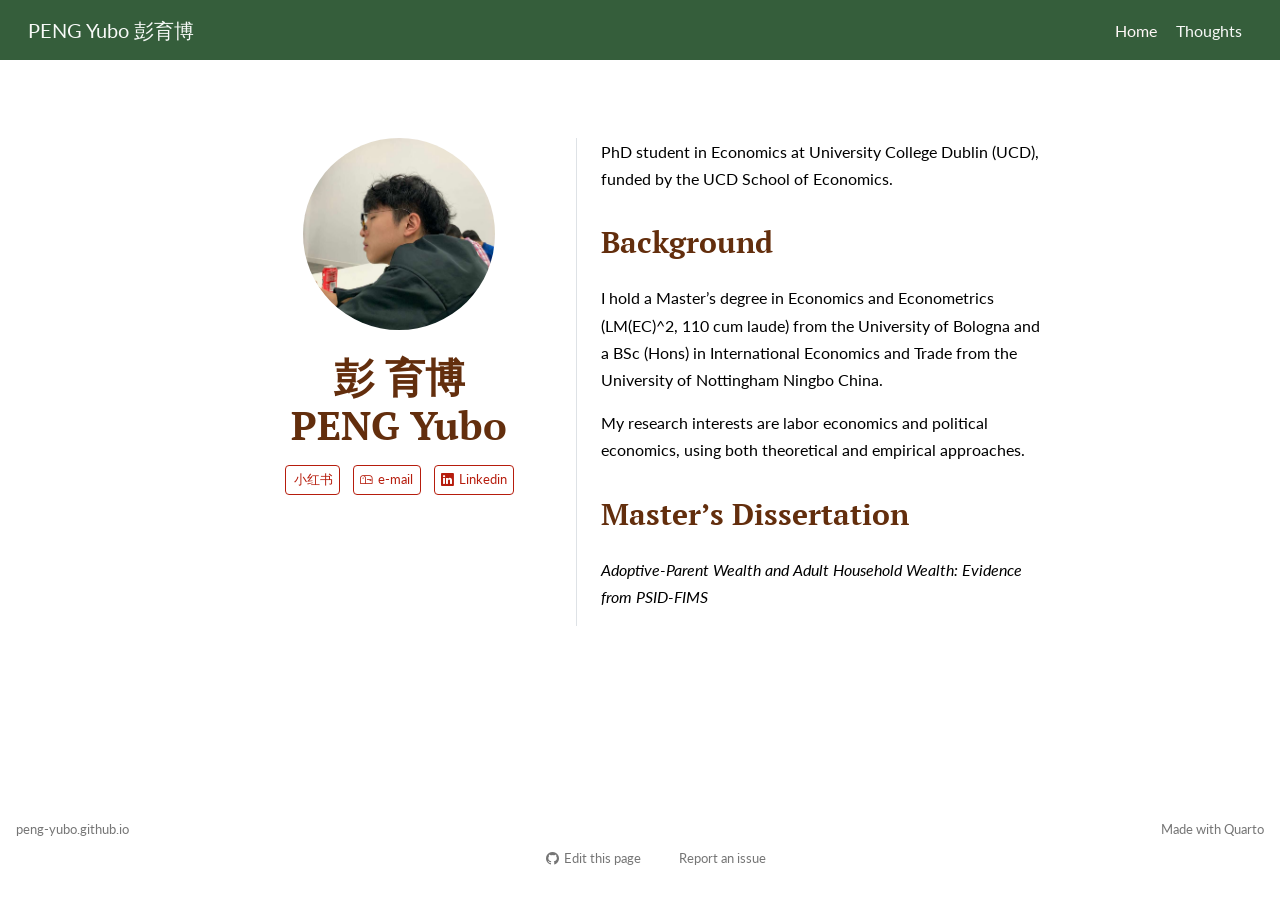
==== docs/index.html @ a8541b32 "Update academic profile and master's dissertation" ====
<!DOCTYPE html>
<html xmlns="http://www.w3.org/1999/xhtml" lang="en" xml:lang="en"><head>

<meta charset="utf-8">
<meta name="generator" content="quarto-1.8.26">

<meta name="viewport" content="width=device-width, initial-scale=1.0, user-scalable=yes">


<title>彭 育博   PENG Yubo – PENG Yubo 彭育博</title>
<style>
code{white-space: pre-wrap;}
span.smallcaps{font-variant: small-caps;}
div.columns{display: flex; gap: min(4vw, 1.5em);}
div.column{flex: auto; overflow-x: auto;}
div.hanging-indent{margin-left: 1.5em; text-indent: -1.5em;}
ul.task-list{list-style: none;}
ul.task-list li input[type="checkbox"] {
  width: 0.8em;
  margin: 0 0.8em 0.2em -1em; /* quarto-specific, see https://github.com/quarto-dev/quarto-cli/issues/4556 */ 
  vertical-align: middle;
}
</style>


<script src="site_libs/quarto-nav/quarto-nav.js"></script>
<script src="site_libs/quarto-nav/headroom.min.js"></script>
<script src="site_libs/clipboard/clipboard.min.js"></script>
<script src="site_libs/quarto-search/autocomplete.umd.js"></script>
<script src="site_libs/quarto-search/fuse.min.js"></script>
<script src="site_libs/quarto-search/quarto-search.js"></script>
<meta name="quarto:offset" content="./">
<link href="./images/site-logo.png" rel="icon" type="image/png">
<script src="site_libs/quarto-html/quarto.js" type="module"></script>
<script src="site_libs/quarto-html/tabsets/tabsets.js" type="module"></script>
<script src="site_libs/quarto-html/axe/axe-check.js" type="module"></script>
<script src="site_libs/quarto-html/popper.min.js"></script>
<script src="site_libs/quarto-html/tippy.umd.min.js"></script>
<link href="site_libs/quarto-html/tippy.css" rel="stylesheet">
<link href="site_libs/quarto-html/quarto-syntax-highlighting-2655609e4c4ce2e7dd4199da68fd4791.css" rel="stylesheet" id="quarto-text-highlighting-styles">
<script src="site_libs/bootstrap/bootstrap.min.js"></script>
<link href="site_libs/bootstrap/bootstrap-icons.css" rel="stylesheet">
<link href="site_libs/bootstrap/bootstrap-514b4b19e9d24a72632852b29f151577.min.css" rel="stylesheet" append-hash="true" id="quarto-bootstrap" data-mode="light">
<script id="quarto-search-options" type="application/json">{
  "location": "navbar",
  "copy-button": false,
  "collapse-after": 3,
  "panel-placement": "end",
  "type": "overlay",
  "limit": 50,
  "keyboard-shortcut": [
    "f",
    "/",
    "s"
  ],
  "show-item-context": false,
  "language": {
    "search-no-results-text": "No results",
    "search-matching-documents-text": "matching documents",
    "search-copy-link-title": "Copy link to search",
    "search-hide-matches-text": "Hide additional matches",
    "search-more-match-text": "more match in this document",
    "search-more-matches-text": "more matches in this document",
    "search-clear-button-title": "Clear",
    "search-text-placeholder": "",
    "search-detached-cancel-button-title": "Cancel",
    "search-submit-button-title": "Submit",
    "search-label": "Search"
  }
}</script>


</head>

<body class="nav-fixed fullcontent quarto-light">

<div id="quarto-search-results"></div>
  <header id="quarto-header" class="headroom fixed-top">
    <nav class="navbar navbar-expand-lg " data-bs-theme="dark">
      <div class="navbar-container container-fluid">
      <div class="navbar-brand-container mx-auto">
    <a class="navbar-brand" href="./index.html">
    <span class="navbar-title">PENG Yubo 彭育博</span>
    </a>
  </div>
          <button class="navbar-toggler" type="button" data-bs-toggle="collapse" data-bs-target="#navbarCollapse" aria-controls="navbarCollapse" role="menu" aria-expanded="false" aria-label="Toggle navigation" onclick="if (window.quartoToggleHeadroom) { window.quartoToggleHeadroom(); }">
  <span class="navbar-toggler-icon"></span>
</button>
          <div class="collapse navbar-collapse" id="navbarCollapse">
            <ul class="navbar-nav navbar-nav-scroll ms-auto">
  <li class="nav-item">
    <a class="nav-link active" href="./index.html" aria-current="page"> 
<span class="menu-text">Home</span></a>
  </li>  
  <li class="nav-item">
    <a class="nav-link" href="./Thoughts.html"> 
<span class="menu-text">Thoughts</span></a>
  </li>  
</ul>
          </div> <!-- /navcollapse -->
            <div class="quarto-navbar-tools">
</div>
      </div> <!-- /container-fluid -->
    </nav>
</header>
<!-- content -->
<div id="quarto-content" class="quarto-container page-columns page-rows-contents page-layout-article page-navbar">
<!-- sidebar -->
<!-- margin-sidebar -->
    
<!-- main -->
<main class="content" id="quarto-document-content">




<div class="quarto-about-trestles">
  <div class="about-entity">
    <img src="images/Peng.jpeg" class="about-image
  round " style="height: 12em; width: 12em;">
<header id="title-block-header" class="quarto-title-block default">
<div class="quarto-title">
<h1 class="title">彭 育博 <br> PENG Yubo</h1>
</div>
<div class="quarto-title-meta">
  </div>
</header>
    <div class="about-links">
  <a href="https://www.xiaohongshu.com/user/profile/5ed62d1d0000000001005799" class="about-link" rel="" target="">
    <i class="bi bi-brands xing"></i>
     <span class="about-link-text">小红书</span>
  </a>
  <a href="mailto:yubo.peng@studio.unibo.it" class="about-link" rel="" target="">
    <i class="bi bi-mailbox"></i>
     <span class="about-link-text">e-mail</span>
  </a>
  <a href="https://www.linkedin.com/in/peng-yubo/" class="about-link" rel="" target="">
    <i class="bi bi-linkedin"></i>
     <span class="about-link-text">Linkedin</span>
  </a>
</div>
  </div>
  <div class="about-contents"><div id="hero-heading">
<p>PhD student in Economics at University College Dublin (UCD), funded by the UCD School of Economics.</p>
<section id="background" class="level2">
<h2 data-anchor-id="background">Background</h2>
<p>I hold a Master’s degree in Economics and Econometrics (LM(EC)^2, 110 cum laude) from the University of Bologna and a BSc (Hons) in International Economics and Trade from the University of Nottingham Ningbo China.</p>
<p>My research interests are labor economics and political economics, using both theoretical and empirical approaches.</p>
</section>
<section id="masters-dissertation" class="level2">
<h2 data-anchor-id="masters-dissertation">Master’s Dissertation</h2>
<p><em>Adoptive-Parent Wealth and Adult Household Wealth: Evidence from PSID-FIMS</em></p>
</section>
</div></div>
</div>





</main> <!-- /main -->
<script id="quarto-html-after-body" type="application/javascript">
  window.document.addEventListener("DOMContentLoaded", function (event) {
    const isCodeAnnotation = (el) => {
      for (const clz of el.classList) {
        if (clz.startsWith('code-annotation-')) {                     
          return true;
        }
      }
      return false;
    }
    const onCopySuccess = function(e) {
      // button target
      const button = e.trigger;
      // don't keep focus
      button.blur();
      // flash "checked"
      button.classList.add('code-copy-button-checked');
      var currentTitle = button.getAttribute("title");
      button.setAttribute("title", "Copied!");
      let tooltip;
      if (window.bootstrap) {
        button.setAttribute("data-bs-toggle", "tooltip");
        button.setAttribute("data-bs-placement", "left");
        button.setAttribute("data-bs-title", "Copied!");
        tooltip = new bootstrap.Tooltip(button, 
          { trigger: "manual", 
            customClass: "code-copy-button-tooltip",
            offset: [0, -8]});
        tooltip.show();    
      }
      setTimeout(function() {
        if (tooltip) {
          tooltip.hide();
          button.removeAttribute("data-bs-title");
          button.removeAttribute("data-bs-toggle");
          button.removeAttribute("data-bs-placement");
        }
        button.setAttribute("title", currentTitle);
        button.classList.remove('code-copy-button-checked');
      }, 1000);
      // clear code selection
      e.clearSelection();
    }
    const getTextToCopy = function(trigger) {
      const outerScaffold = trigger.parentElement.cloneNode(true);
      const codeEl = outerScaffold.querySelector('code');
      for (const childEl of codeEl.children) {
        if (isCodeAnnotation(childEl)) {
          childEl.remove();
        }
      }
      return codeEl.innerText;
    }
    const clipboard = new window.ClipboardJS('.code-copy-button:not([data-in-quarto-modal])', {
      text: getTextToCopy
    });
    clipboard.on('success', onCopySuccess);
    if (window.document.getElementById('quarto-embedded-source-code-modal')) {
      const clipboardModal = new window.ClipboardJS('.code-copy-button[data-in-quarto-modal]', {
        text: getTextToCopy,
        container: window.document.getElementById('quarto-embedded-source-code-modal')
      });
      clipboardModal.on('success', onCopySuccess);
    }
      var localhostRegex = new RegExp(/^(?:http|https):\/\/localhost\:?[0-9]*\//);
      var mailtoRegex = new RegExp(/^mailto:/);
        var filterRegex = new RegExp("https:\/\/peng-yubo\.github\.io");
      var isInternal = (href) => {
          return filterRegex.test(href) || localhostRegex.test(href) || mailtoRegex.test(href);
      }
      // Inspect non-navigation links and adorn them if external
     var links = window.document.querySelectorAll('a[href]:not(.nav-link):not(.navbar-brand):not(.toc-action):not(.sidebar-link):not(.sidebar-item-toggle):not(.pagination-link):not(.no-external):not([aria-hidden]):not(.dropdown-item):not(.quarto-navigation-tool):not(.about-link)');
      for (var i=0; i<links.length; i++) {
        const link = links[i];
        if (!isInternal(link.href)) {
          // undo the damage that might have been done by quarto-nav.js in the case of
          // links that we want to consider external
          if (link.dataset.originalHref !== undefined) {
            link.href = link.dataset.originalHref;
          }
        }
      }
    function tippyHover(el, contentFn, onTriggerFn, onUntriggerFn) {
      const config = {
        allowHTML: true,
        maxWidth: 500,
        delay: 100,
        arrow: false,
        appendTo: function(el) {
            return el.parentElement;
        },
        interactive: true,
        interactiveBorder: 10,
        theme: 'quarto',
        placement: 'bottom-start',
      };
      if (contentFn) {
        config.content = contentFn;
      }
      if (onTriggerFn) {
        config.onTrigger = onTriggerFn;
      }
      if (onUntriggerFn) {
        config.onUntrigger = onUntriggerFn;
      }
      window.tippy(el, config); 
    }
    const noterefs = window.document.querySelectorAll('a[role="doc-noteref"]');
    for (var i=0; i<noterefs.length; i++) {
      const ref = noterefs[i];
      tippyHover(ref, function() {
        // use id or data attribute instead here
        let href = ref.getAttribute('data-footnote-href') || ref.getAttribute('href');
        try { href = new URL(href).hash; } catch {}
        const id = href.replace(/^#\/?/, "");
        const note = window.document.getElementById(id);
        if (note) {
          return note.innerHTML;
        } else {
          return "";
        }
      });
    }
    const xrefs = window.document.querySelectorAll('a.quarto-xref');
    const processXRef = (id, note) => {
      // Strip column container classes
      const stripColumnClz = (el) => {
        el.classList.remove("page-full", "page-columns");
        if (el.children) {
          for (const child of el.children) {
            stripColumnClz(child);
          }
        }
      }
      stripColumnClz(note)
      if (id === null || id.startsWith('sec-')) {
        // Special case sections, only their first couple elements
        const container = document.createElement("div");
        if (note.children && note.children.length > 2) {
          container.appendChild(note.children[0].cloneNode(true));
          for (let i = 1; i < note.children.length; i++) {
            const child = note.children[i];
            if (child.tagName === "P" && child.innerText === "") {
              continue;
            } else {
              container.appendChild(child.cloneNode(true));
              break;
            }
          }
          if (window.Quarto?.typesetMath) {
            window.Quarto.typesetMath(container);
          }
          return container.innerHTML
        } else {
          if (window.Quarto?.typesetMath) {
            window.Quarto.typesetMath(note);
          }
          return note.innerHTML;
        }
      } else {
        // Remove any anchor links if they are present
        const anchorLink = note.querySelector('a.anchorjs-link');
        if (anchorLink) {
          anchorLink.remove();
        }
        if (window.Quarto?.typesetMath) {
          window.Quarto.typesetMath(note);
        }
        if (note.classList.contains("callout")) {
          return note.outerHTML;
        } else {
          return note.innerHTML;
        }
      }
    }
    for (var i=0; i<xrefs.length; i++) {
      const xref = xrefs[i];
      tippyHover(xref, undefined, function(instance) {
        instance.disable();
        let url = xref.getAttribute('href');
        let hash = undefined; 
        if (url.startsWith('#')) {
          hash = url;
        } else {
          try { hash = new URL(url).hash; } catch {}
        }
        if (hash) {
          const id = hash.replace(/^#\/?/, "");
          const note = window.document.getElementById(id);
          if (note !== null) {
            try {
              const html = processXRef(id, note.cloneNode(true));
              instance.setContent(html);
            } finally {
              instance.enable();
              instance.show();
            }
          } else {
            // See if we can fetch this
            fetch(url.split('#')[0])
            .then(res => res.text())
            .then(html => {
              const parser = new DOMParser();
              const htmlDoc = parser.parseFromString(html, "text/html");
              const note = htmlDoc.getElementById(id);
              if (note !== null) {
                const html = processXRef(id, note);
                instance.setContent(html);
              } 
            }).finally(() => {
              instance.enable();
              instance.show();
            });
          }
        } else {
          // See if we can fetch a full url (with no hash to target)
          // This is a special case and we should probably do some content thinning / targeting
          fetch(url)
          .then(res => res.text())
          .then(html => {
            const parser = new DOMParser();
            const htmlDoc = parser.parseFromString(html, "text/html");
            const note = htmlDoc.querySelector('main.content');
            if (note !== null) {
              // This should only happen for chapter cross references
              // (since there is no id in the URL)
              // remove the first header
              if (note.children.length > 0 && note.children[0].tagName === "HEADER") {
                note.children[0].remove();
              }
              const html = processXRef(null, note);
              instance.setContent(html);
            } 
          }).finally(() => {
            instance.enable();
            instance.show();
          });
        }
      }, function(instance) {
      });
    }
        let selectedAnnoteEl;
        const selectorForAnnotation = ( cell, annotation) => {
          let cellAttr = 'data-code-cell="' + cell + '"';
          let lineAttr = 'data-code-annotation="' +  annotation + '"';
          const selector = 'span[' + cellAttr + '][' + lineAttr + ']';
          return selector;
        }
        const selectCodeLines = (annoteEl) => {
          const doc = window.document;
          const targetCell = annoteEl.getAttribute("data-target-cell");
          const targetAnnotation = annoteEl.getAttribute("data-target-annotation");
          const annoteSpan = window.document.querySelector(selectorForAnnotation(targetCell, targetAnnotation));
          const lines = annoteSpan.getAttribute("data-code-lines").split(",");
          const lineIds = lines.map((line) => {
            return targetCell + "-" + line;
          })
          let top = null;
          let height = null;
          let parent = null;
          if (lineIds.length > 0) {
              //compute the position of the single el (top and bottom and make a div)
              const el = window.document.getElementById(lineIds[0]);
              top = el.offsetTop;
              height = el.offsetHeight;
              parent = el.parentElement.parentElement;
            if (lineIds.length > 1) {
              const lastEl = window.document.getElementById(lineIds[lineIds.length - 1]);
              const bottom = lastEl.offsetTop + lastEl.offsetHeight;
              height = bottom - top;
            }
            if (top !== null && height !== null && parent !== null) {
              // cook up a div (if necessary) and position it 
              let div = window.document.getElementById("code-annotation-line-highlight");
              if (div === null) {
                div = window.document.createElement("div");
                div.setAttribute("id", "code-annotation-line-highlight");
                div.style.position = 'absolute';
                parent.appendChild(div);
              }
              div.style.top = top - 2 + "px";
              div.style.height = height + 4 + "px";
              div.style.left = 0;
              let gutterDiv = window.document.getElementById("code-annotation-line-highlight-gutter");
              if (gutterDiv === null) {
                gutterDiv = window.document.createElement("div");
                gutterDiv.setAttribute("id", "code-annotation-line-highlight-gutter");
                gutterDiv.style.position = 'absolute';
                const codeCell = window.document.getElementById(targetCell);
                const gutter = codeCell.querySelector('.code-annotation-gutter');
                gutter.appendChild(gutterDiv);
              }
              gutterDiv.style.top = top - 2 + "px";
              gutterDiv.style.height = height + 4 + "px";
            }
            selectedAnnoteEl = annoteEl;
          }
        };
        const unselectCodeLines = () => {
          const elementsIds = ["code-annotation-line-highlight", "code-annotation-line-highlight-gutter"];
          elementsIds.forEach((elId) => {
            const div = window.document.getElementById(elId);
            if (div) {
              div.remove();
            }
          });
          selectedAnnoteEl = undefined;
        };
          // Handle positioning of the toggle
      window.addEventListener(
        "resize",
        throttle(() => {
          elRect = undefined;
          if (selectedAnnoteEl) {
            selectCodeLines(selectedAnnoteEl);
          }
        }, 10)
      );
      function throttle(fn, ms) {
      let throttle = false;
      let timer;
        return (...args) => {
          if(!throttle) { // first call gets through
              fn.apply(this, args);
              throttle = true;
          } else { // all the others get throttled
              if(timer) clearTimeout(timer); // cancel #2
              timer = setTimeout(() => {
                fn.apply(this, args);
                timer = throttle = false;
              }, ms);
          }
        };
      }
        // Attach click handler to the DT
        const annoteDls = window.document.querySelectorAll('dt[data-target-cell]');
        for (const annoteDlNode of annoteDls) {
          annoteDlNode.addEventListener('click', (event) => {
            const clickedEl = event.target;
            if (clickedEl !== selectedAnnoteEl) {
              unselectCodeLines();
              const activeEl = window.document.querySelector('dt[data-target-cell].code-annotation-active');
              if (activeEl) {
                activeEl.classList.remove('code-annotation-active');
              }
              selectCodeLines(clickedEl);
              clickedEl.classList.add('code-annotation-active');
            } else {
              // Unselect the line
              unselectCodeLines();
              clickedEl.classList.remove('code-annotation-active');
            }
          });
        }
    const findCites = (el) => {
      const parentEl = el.parentElement;
      if (parentEl) {
        const cites = parentEl.dataset.cites;
        if (cites) {
          return {
            el,
            cites: cites.split(' ')
          };
        } else {
          return findCites(el.parentElement)
        }
      } else {
        return undefined;
      }
    };
    var bibliorefs = window.document.querySelectorAll('a[role="doc-biblioref"]');
    for (var i=0; i<bibliorefs.length; i++) {
      const ref = bibliorefs[i];
      const citeInfo = findCites(ref);
      if (citeInfo) {
        tippyHover(citeInfo.el, function() {
          var popup = window.document.createElement('div');
          citeInfo.cites.forEach(function(cite) {
            var citeDiv = window.document.createElement('div');
            citeDiv.classList.add('hanging-indent');
            citeDiv.classList.add('csl-entry');
            var biblioDiv = window.document.getElementById('ref-' + cite);
            if (biblioDiv) {
              citeDiv.innerHTML = biblioDiv.innerHTML;
            }
            popup.appendChild(citeDiv);
          });
          return popup.innerHTML;
        });
      }
    }
  });
  </script>
</div> <!-- /content -->
<footer class="footer">
  <div class="nav-footer">
    <div class="nav-footer-left">
<p><a href="https://peng-yubo.github.io">peng-yubo.github.io</a><br></p>
</div>   
    <div class="nav-footer-center">
      &nbsp;
    <div class="toc-actions"><ul><li><a href="https://github.com/Peng-YuBo/peng-yubo.github.io/edit/main/index.qmd" class="toc-action"><i class="bi bi-github"></i>Edit this page</a></li><li><a href="https://github.com/Peng-YuBo/peng-yubo.github.io/issues/new" class="toc-action"><i class="bi empty"></i>Report an issue</a></li></ul></div></div>
    <div class="nav-footer-right">
<p>Made with <a href="https://quarto.org/">Quarto</a><br></p>
</div>
  </div>
</footer>




</body></html>
---- docs/site_libs/quarto-html/tippy.css ----
.tippy-box[data-animation=fade][data-state=hidden]{opacity:0}[data-tippy-root]{max-width:calc(100vw - 10px)}.tippy-box{position:relative;background-color:#333;color:#fff;border-radius:4px;font-size:14px;line-height:1.4;white-space:normal;outline:0;transition-property:transform,visibility,opacity}.tippy-box[data-placement^=top]>.tippy-arrow{bottom:0}.tippy-box[data-placement^=top]>.tippy-arrow:before{bottom:-7px;left:0;border-width:8px 8px 0;border-top-color:initial;transform-origin:center top}.tippy-box[data-placement^=bottom]>.tippy-arrow{top:0}.tippy-box[data-placement^=bottom]>.tippy-arrow:before{top:-7px;left:0;border-width:0 8px 8px;border-bottom-color:initial;transform-origin:center bottom}.tippy-box[data-placement^=left]>.tippy-arrow{right:0}.tippy-box[data-placement^=left]>.tippy-arrow:before{border-width:8px 0 8px 8px;border-left-color:initial;right:-7px;transform-origin:center left}.tippy-box[data-placement^=right]>.tippy-arrow{left:0}.tippy-box[data-placement^=right]>.tippy-arrow:before{left:-7px;border-width:8px 8px 8px 0;border-right-color:initial;transform-origin:center right}.tippy-box[data-inertia][data-state=visible]{transition-timing-function:cubic-bezier(.54,1.5,.38,1.11)}.tippy-arrow{width:16px;height:16px;color:#333}.tippy-arrow:before{content:"";position:absolute;border-color:transparent;border-style:solid}.tippy-content{position:relative;padding:5px 9px;z-index:1}
---- docs/site_libs/quarto-html/quarto-syntax-highlighting-2655609e4c4ce2e7dd4199da68fd4791.css ----
/* quarto syntax highlight colors */
:root {
  --quarto-hl-ot-color: #003B4F;
  --quarto-hl-at-color: #657422;
  --quarto-hl-ss-color: #20794D;
  --quarto-hl-an-color: #5E5E5E;
  --quarto-hl-fu-color: #4758AB;
  --quarto-hl-st-color: #20794D;
  --quarto-hl-cf-color: #003B4F;
  --quarto-hl-op-color: #5E5E5E;
  --quarto-hl-er-color: #AD0000;
  --quarto-hl-bn-color: #AD0000;
  --quarto-hl-al-color: #AD0000;
  --quarto-hl-va-color: #111111;
  --quarto-hl-bu-color: inherit;
  --quarto-hl-ex-color: inherit;
  --quarto-hl-pp-color: #AD0000;
  --quarto-hl-in-color: #5E5E5E;
  --quarto-hl-vs-color: #20794D;
  --quarto-hl-wa-color: #5E5E5E;
  --quarto-hl-do-color: #5E5E5E;
  --quarto-hl-im-color: #00769E;
  --quarto-hl-ch-color: #20794D;
  --quarto-hl-dt-color: #AD0000;
  --quarto-hl-fl-color: #AD0000;
  --quarto-hl-co-color: #5E5E5E;
  --quarto-hl-cv-color: #5E5E5E;
  --quarto-hl-cn-color: #8f5902;
  --quarto-hl-sc-color: #5E5E5E;
  --quarto-hl-dv-color: #AD0000;
  --quarto-hl-kw-color: #003B4F;
}

/* other quarto variables */
:root {
  --quarto-font-monospace: "Source Code Pro", monospace;
}

/* syntax highlight based on Pandoc's rules */
pre > code.sourceCode > span {
  color: #003B4F;
}

code.sourceCode > span {
  color: #003B4F;
}

div.sourceCode,
div.sourceCode pre.sourceCode {
  color: #003B4F;
}

/* Normal */
code span {
  color: #003B4F;
}

/* Alert */
code span.al {
  color: #AD0000;
  font-style: inherit;
}

/* Annotation */
code span.an {
  color: #5E5E5E;
  font-style: inherit;
}

/* Attribute */
code span.at {
  color: #657422;
  font-style: inherit;
}

/* BaseN */
code span.bn {
  color: #AD0000;
  font-style: inherit;
}

/* BuiltIn */
code span.bu {
  font-style: inherit;
}

/* ControlFlow */
code span.cf {
  color: #003B4F;
  font-weight: bold;
  font-style: inherit;
}

/* Char */
code span.ch {
  color: #20794D;
  font-style: inherit;
}

/* Constant */
code span.cn {
  color: #8f5902;
  font-style: inherit;
}

/* Comment */
code span.co {
  color: #5E5E5E;
  font-style: inherit;
}

/* CommentVar */
code span.cv {
  color: #5E5E5E;
  font-style: italic;
}

/* Documentation */
code span.do {
  color: #5E5E5E;
  font-style: italic;
}

/* DataType */
code span.dt {
  color: #AD0000;
  font-style: inherit;
}

/* DecVal */
code span.dv {
  color: #AD0000;
  font-style: inherit;
}

/* Error */
code span.er {
  color: #AD0000;
  font-style: inherit;
}

/* Extension */
code span.ex {
  font-style: inherit;
}

/* Float */
code span.fl {
  color: #AD0000;
  font-style: inherit;
}

/* Function */
code span.fu {
  color: #4758AB;
  font-style: inherit;
}

/* Import */
code span.im {
  color: #00769E;
  font-style: inherit;
}

/* Information */
code span.in {
  color: #5E5E5E;
  font-style: inherit;
}

/* Keyword */
code span.kw {
  color: #003B4F;
  font-weight: bold;
  font-style: inherit;
}

/* Operator */
code span.op {
  color: #5E5E5E;
  font-style: inherit;
}

/* Other */
code span.ot {
  color: #003B4F;
  font-style: inherit;
}

/* Preprocessor */
code span.pp {
  color: #AD0000;
  font-style: inherit;
}

/* SpecialChar */
code span.sc {
  color: #5E5E5E;
  font-style: inherit;
}

/* SpecialString */
code span.ss {
  color: #20794D;
  font-style: inherit;
}

/* String */
code span.st {
  color: #20794D;
  font-style: inherit;
}

/* Variable */
code span.va {
  color: #111111;
  font-style: inherit;
}

/* VerbatimString */
code span.vs {
  color: #20794D;
  font-style: inherit;
}

/* Warning */
code span.wa {
  color: #5E5E5E;
  font-style: italic;
}

.prevent-inlining {
  content: "</";
}

/*# sourceMappingURL=0ddba770f7a41a16e2a82f3df2d36821.css.map */
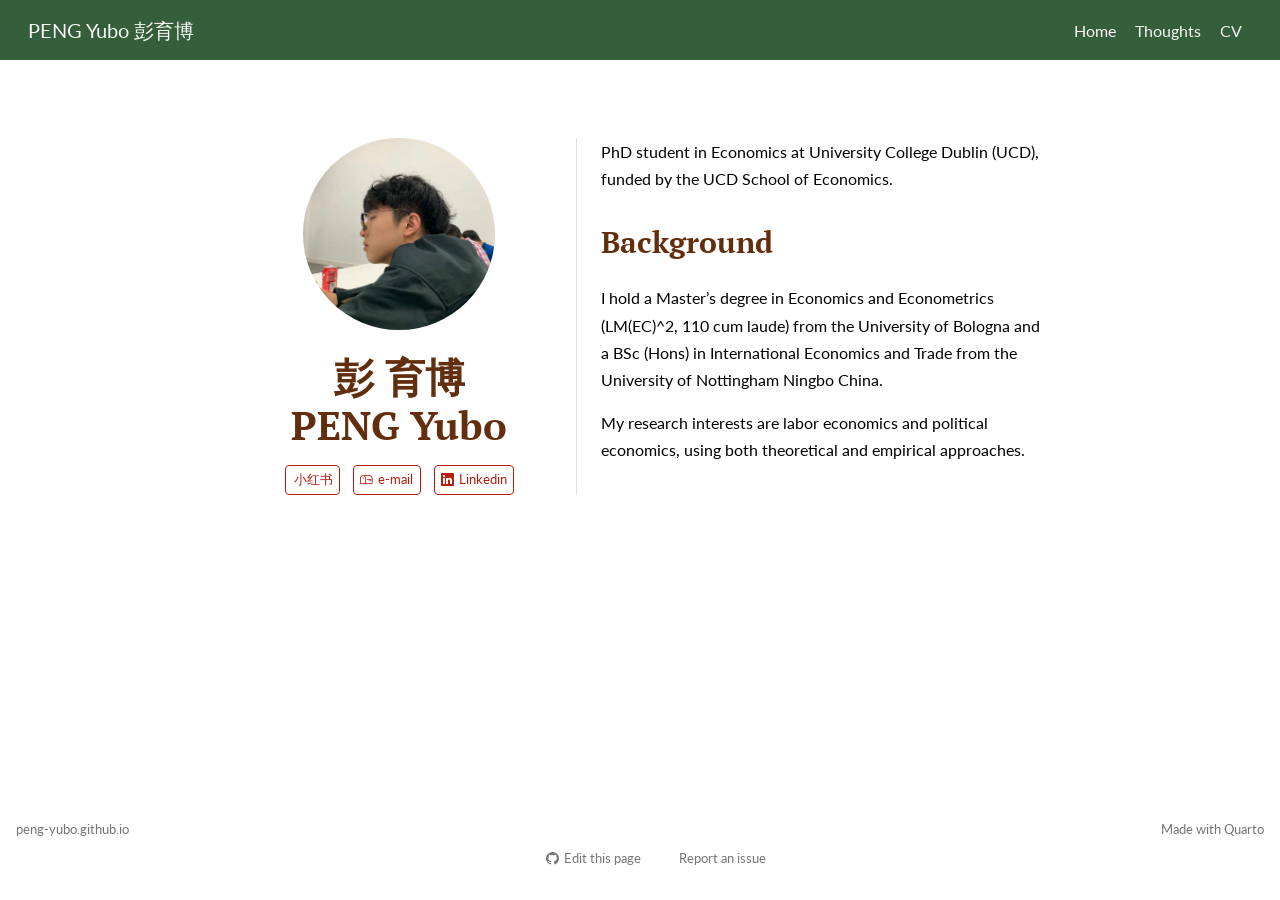
==== commit caba6f04: "Add CV link and update contact email" ====
--- a/docs/index.html
+++ b/docs/index.html
@@ -96,6 +96,10 @@
     <a class="nav-link" href="./Thoughts.html"> 
 <span class="menu-text">Thoughts</span></a>
   </li>  
+  <li class="nav-item">
+    <a class="nav-link" href="./CV.pdf">
+<span class="menu-text">CV</span></a>
+  </li>
 </ul>
           </div> <!-- /navcollapse -->
             <div class="quarto-navbar-tools">
@@ -130,7 +134,7 @@
     <i class="bi bi-brands xing"></i>
      <span class="about-link-text">小红书</span>
   </a>
-  <a href="mailto:yubo.peng@studio.unibo.it" class="about-link" rel="" target="">
+  <a href="mailto:yubo.peng@ucdconnect.ie" class="about-link" rel="" target="">
     <i class="bi bi-mailbox"></i>
      <span class="about-link-text">e-mail</span>
   </a>
@@ -146,10 +150,6 @@
 <h2 data-anchor-id="background">Background</h2>
 <p>I hold a Master’s degree in Economics and Econometrics (LM(EC)^2, 110 cum laude) from the University of Bologna and a BSc (Hons) in International Economics and Trade from the University of Nottingham Ningbo China.</p>
 <p>My research interests are labor economics and political economics, using both theoretical and empirical approaches.</p>
-</section>
-<section id="masters-dissertation" class="level2">
-<h2 data-anchor-id="masters-dissertation">Master’s Dissertation</h2>
-<p><em>Adoptive-Parent Wealth and Adult Household Wealth: Evidence from PSID-FIMS</em></p>
 </section>
 </div></div>
 </div>
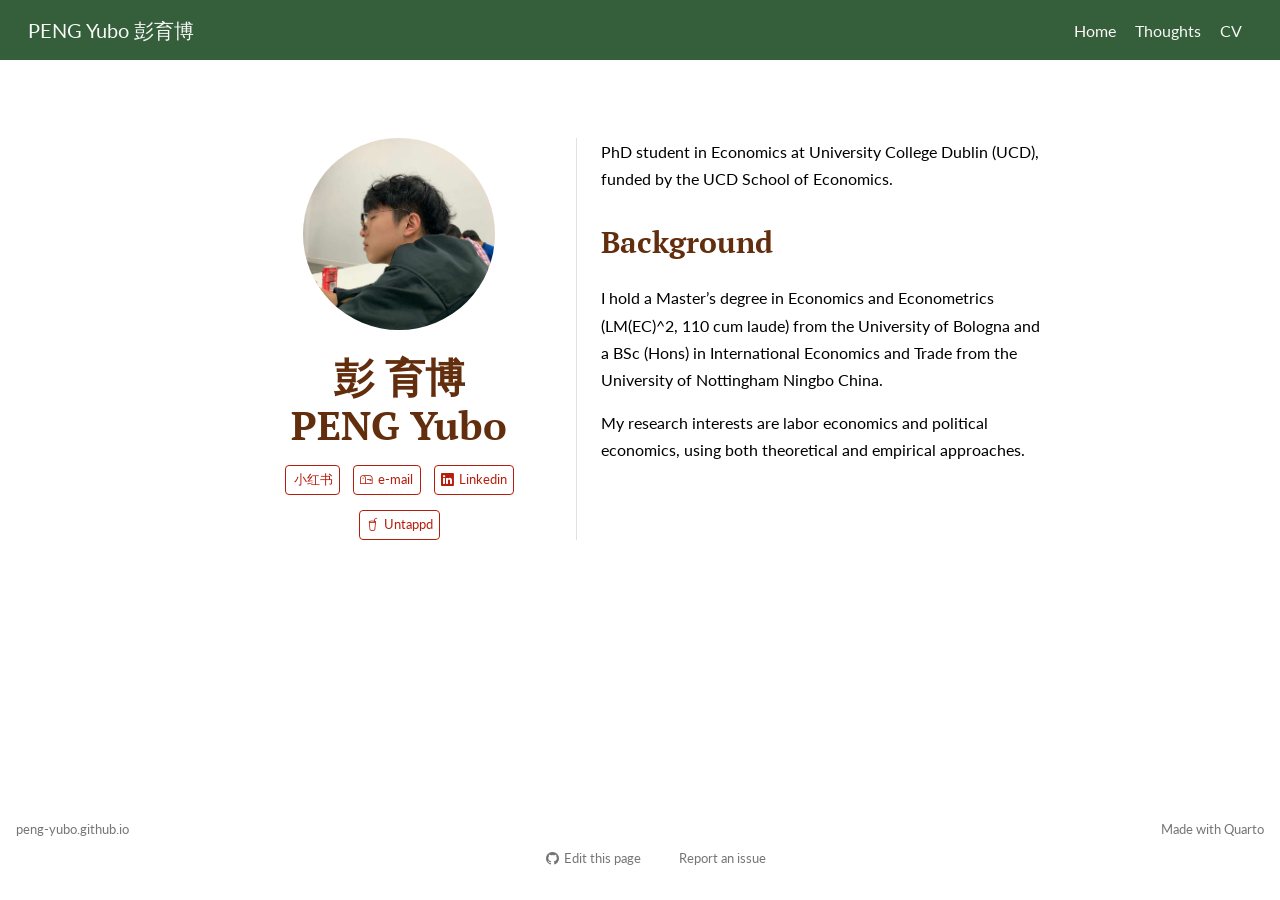
==== commit 6a4a5c6e: "Add Untappd profile link" ====
--- a/docs/index.html
+++ b/docs/index.html
@@ -142,6 +142,10 @@
     <i class="bi bi-linkedin"></i>
      <span class="about-link-text">Linkedin</span>
   </a>
+  <a href="https://untappd.com/user/Peng_0813" class="about-link" rel="" target="">
+    <i class="bi bi-cup-straw"></i>
+     <span class="about-link-text">Untappd</span>
+  </a>
 </div>
   </div>
   <div class="about-contents"><div id="hero-heading">
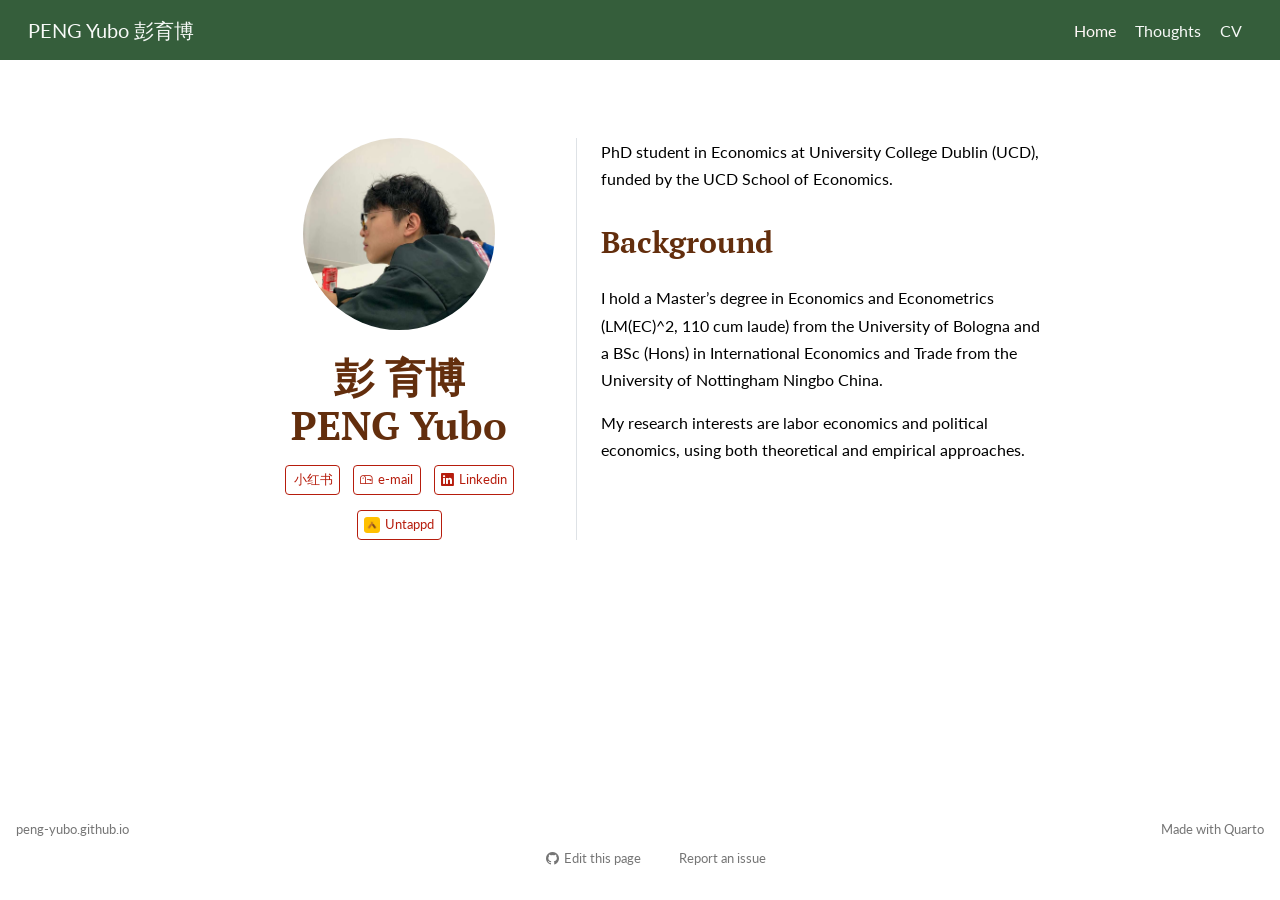
==== commit a3f292fc: "Use official Untappd app icon" ====
--- a/docs/index.html
+++ b/docs/index.html
@@ -41,6 +41,7 @@
 <script src="site_libs/bootstrap/bootstrap.min.js"></script>
 <link href="site_libs/bootstrap/bootstrap-icons.css" rel="stylesheet">
 <link href="site_libs/bootstrap/bootstrap-514b4b19e9d24a72632852b29f151577.min.css" rel="stylesheet" append-hash="true" id="quarto-bootstrap" data-mode="light">
+<link href="untappd.css" rel="stylesheet">
 <script id="quarto-search-options" type="application/json">{
   "location": "navbar",
   "copy-button": false,
@@ -143,7 +144,7 @@
      <span class="about-link-text">Linkedin</span>
   </a>
   <a href="https://untappd.com/user/Peng_0813" class="about-link" rel="" target="">
-    <i class="bi bi-cup-straw"></i>
+    <i class="bi bi-untappd-app"></i>
      <span class="about-link-text">Untappd</span>
   </a>
 </div>
--- a/docs/untappd.css
+++ b/docs/untappd.css
@@ -0,0 +1,12 @@
+.about-link[href*="untappd.com"] .bi-untappd-app {
+  display: inline-block;
+  width: 1.25em;
+  height: 1.25em;
+  border-radius: 0.25em;
+  background: url("images/untappd.png") center / contain no-repeat;
+  vertical-align: -0.2em;
+}
+
+.about-link[href*="untappd.com"] .bi-untappd-app::before {
+  content: "";
+}
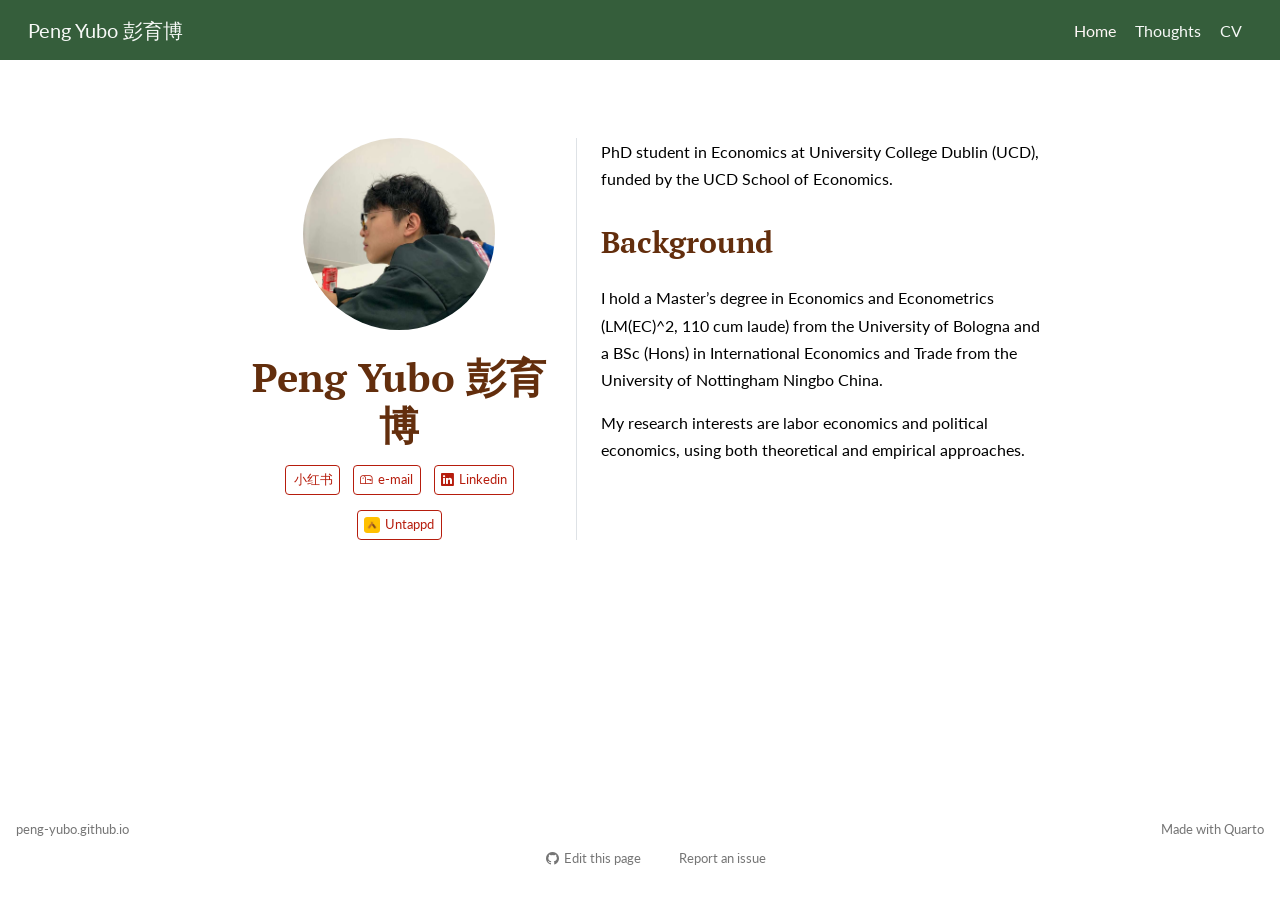
==== commit cd16e737: "Improve homepage SEO and fix sitemap discovery" ====
--- a/docs/index.html
+++ b/docs/index.html
@@ -7,7 +7,21 @@
 <meta name="viewport" content="width=device-width, initial-scale=1.0, user-scalable=yes">
 
 
-<title>彭 育博   PENG Yubo – PENG Yubo 彭育博</title>
+<meta name="description" content="Peng Yubo is a PhD student in Economics at University College Dublin, with research interests in labor economics and political economics.">
+<link rel="canonical" href="https://peng-yubo.github.io/">
+<meta name="author" content="Peng Yubo">
+<meta property="og:type" content="profile">
+<meta property="og:title" content="Peng Yubo 彭育博">
+<meta property="og:description" content="PhD student in Economics at University College Dublin, researching labor economics and political economics.">
+<meta property="og:url" content="https://peng-yubo.github.io/">
+<meta property="og:image" content="https://peng-yubo.github.io/images/Peng.jpeg">
+<meta property="profile:first_name" content="Yubo">
+<meta property="profile:last_name" content="Peng">
+<script type="application/ld+json">
+{"@context":"https://schema.org","@type":"Person","name":"Peng Yubo","alternateName":["Yubo Peng","彭育博"],"url":"https://peng-yubo.github.io/","image":"https://peng-yubo.github.io/images/Peng.jpeg","jobTitle":"PhD Student in Economics","affiliation":{"@type":"CollegeOrUniversity","name":"University College Dublin","url":"https://www.ucd.ie/economics/"},"alumniOf":[{"@type":"CollegeOrUniversity","name":"University of Bologna"},{"@type":"CollegeOrUniversity","name":"University of Nottingham Ningbo China"}],"sameAs":["https://github.com/Peng-YuBo","https://www.linkedin.com/in/peng-yubo/","https://untappd.com/user/Peng_0813"]}
+</script>
+
+<title>Peng Yubo 彭育博</title>
 <style>
 code{white-space: pre-wrap;}
 span.smallcaps{font-variant: small-caps;}
@@ -81,7 +95,7 @@
       <div class="navbar-container container-fluid">
       <div class="navbar-brand-container mx-auto">
     <a class="navbar-brand" href="./index.html">
-    <span class="navbar-title">PENG Yubo 彭育博</span>
+    <span class="navbar-title">Peng Yubo 彭育博</span>
     </a>
   </div>
           <button class="navbar-toggler" type="button" data-bs-toggle="collapse" data-bs-target="#navbarCollapse" aria-controls="navbarCollapse" role="menu" aria-expanded="false" aria-label="Toggle navigation" onclick="if (window.quartoToggleHeadroom) { window.quartoToggleHeadroom(); }">
@@ -125,7 +139,7 @@
   round " style="height: 12em; width: 12em;">
 <header id="title-block-header" class="quarto-title-block default">
 <div class="quarto-title">
-<h1 class="title">彭 育博 <br> PENG Yubo</h1>
+<h1 class="title">Peng Yubo 彭育博</h1>
 </div>
 <div class="quarto-title-meta">
   </div>
@@ -575,4 +589,7 @@
 
 
 
+<!-- Cloudflare Web Analytics -->
+<script type="module" src="https://static.cloudflareinsights.com/beacon.min.js" data-cf-beacon='{"token":"f5d7fb2c4c2b4fe0ac10f832882c8818"}'></script>
+<!-- End Cloudflare Web Analytics -->
 </body></html>
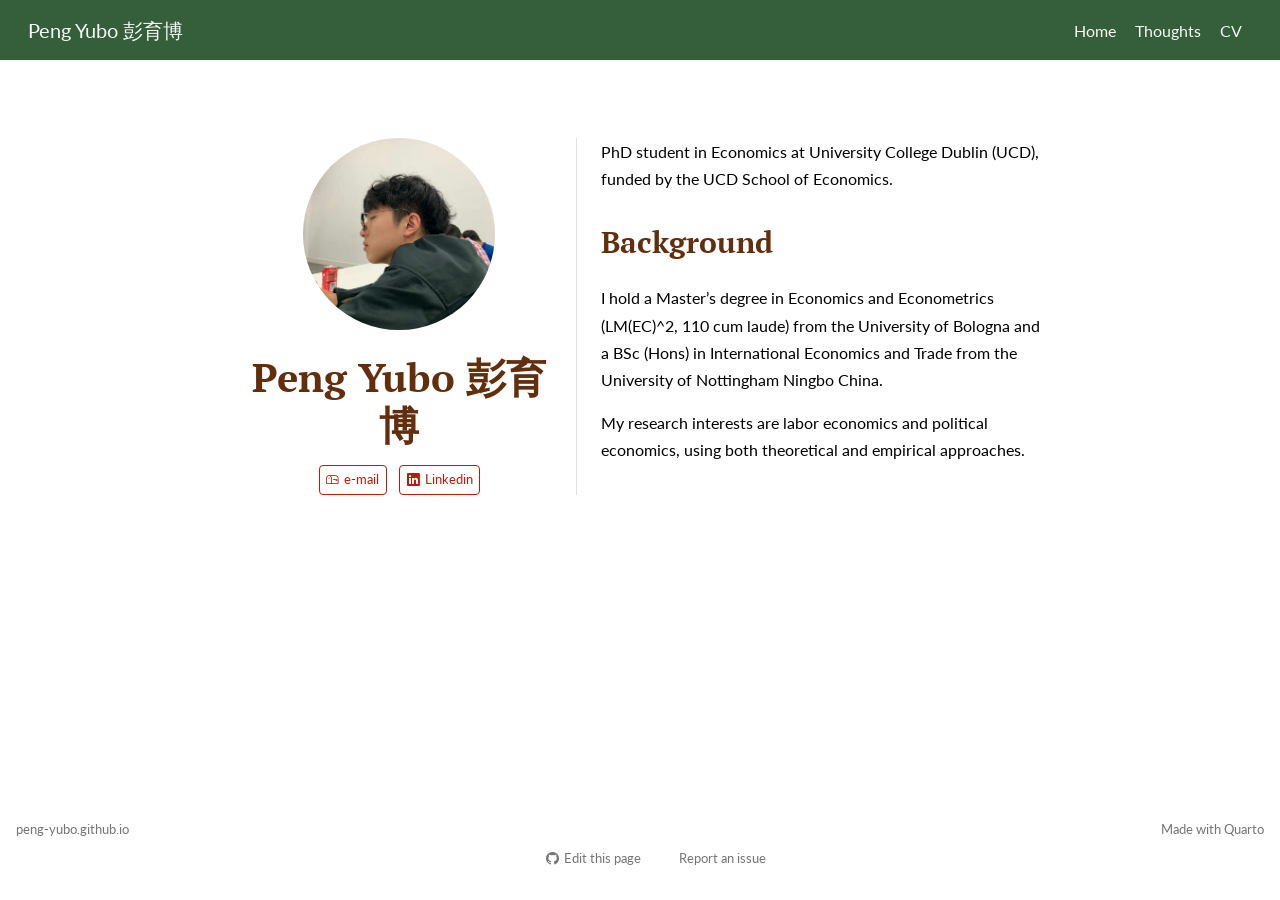
==== commit a7407283: "Keep only e-mail and LinkedIn links on homepage Co-Authored-By: Claude Opus 5.5 <noreply@anthropic.c" ====
--- a/docs/index.html
+++ b/docs/index.html
@@ -145,10 +145,6 @@
   </div>
 </header>
     <div class="about-links">
-  <a href="https://www.xiaohongshu.com/user/profile/5ed62d1d0000000001005799" class="about-link" rel="" target="">
-    <i class="bi bi-brands xing"></i>
-     <span class="about-link-text">小红书</span>
-  </a>
   <a href="mailto:yubo.peng@ucdconnect.ie" class="about-link" rel="" target="">
     <i class="bi bi-mailbox"></i>
      <span class="about-link-text">e-mail</span>
@@ -156,10 +152,6 @@
   <a href="https://www.linkedin.com/in/peng-yubo/" class="about-link" rel="" target="">
     <i class="bi bi-linkedin"></i>
      <span class="about-link-text">Linkedin</span>
-  </a>
-  <a href="https://untappd.com/user/Peng_0813" class="about-link" rel="" target="">
-    <i class="bi bi-untappd-app"></i>
-     <span class="about-link-text">Untappd</span>
   </a>
 </div>
   </div>
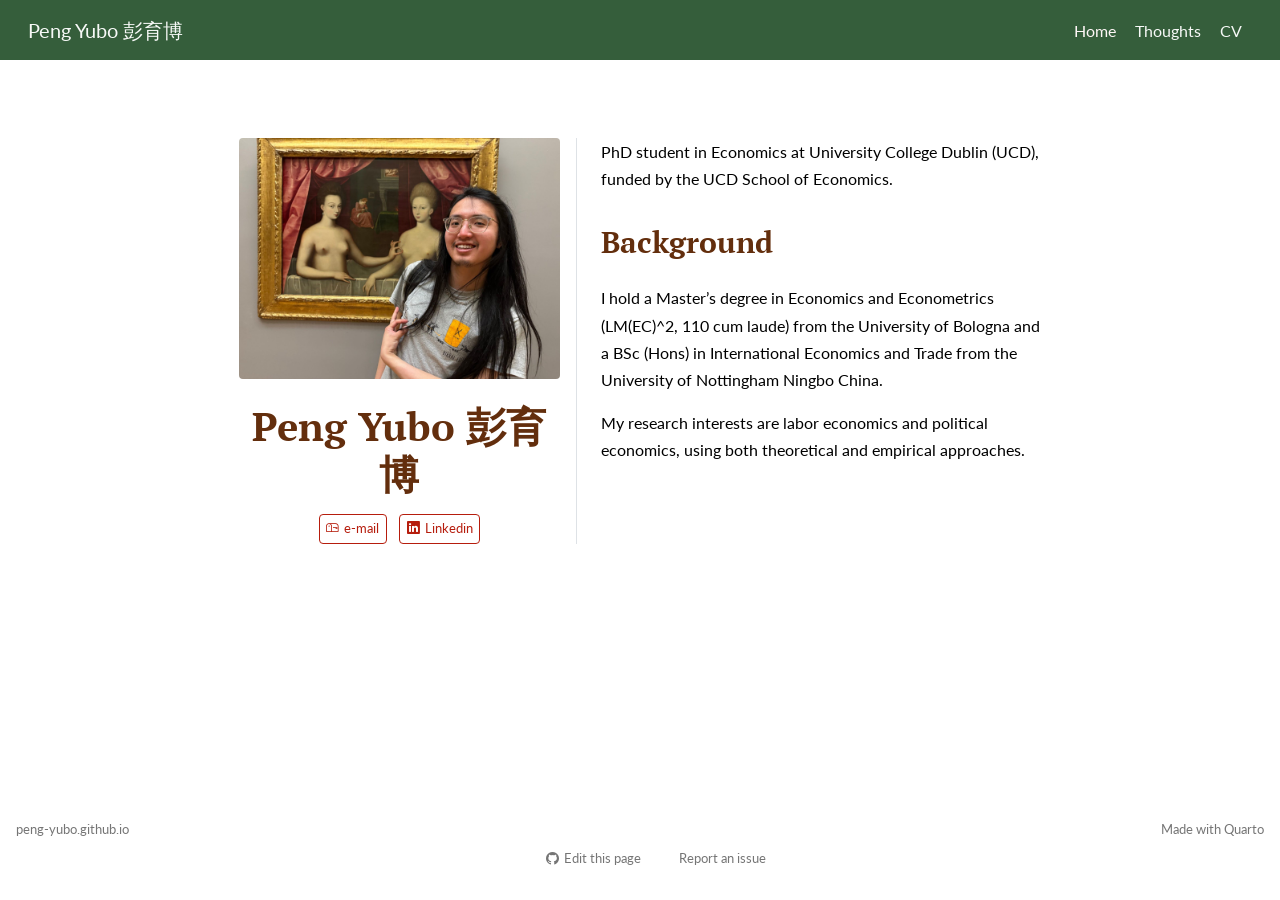
==== commit ca59438d: "Show full uncropped homepage photo Use the whole photo (with the painting) and a rounded rectangle t" ====
--- a/docs/index.html
+++ b/docs/index.html
@@ -136,7 +136,7 @@
 <div class="quarto-about-trestles">
   <div class="about-entity">
     <img src="images/Peng.jpeg" class="about-image
-  round " style="height: 12em; width: 12em;">
+  rounded " style="width: 100%;">
 <header id="title-block-header" class="quarto-title-block default">
 <div class="quarto-title">
 <h1 class="title">Peng Yubo 彭育博</h1>
